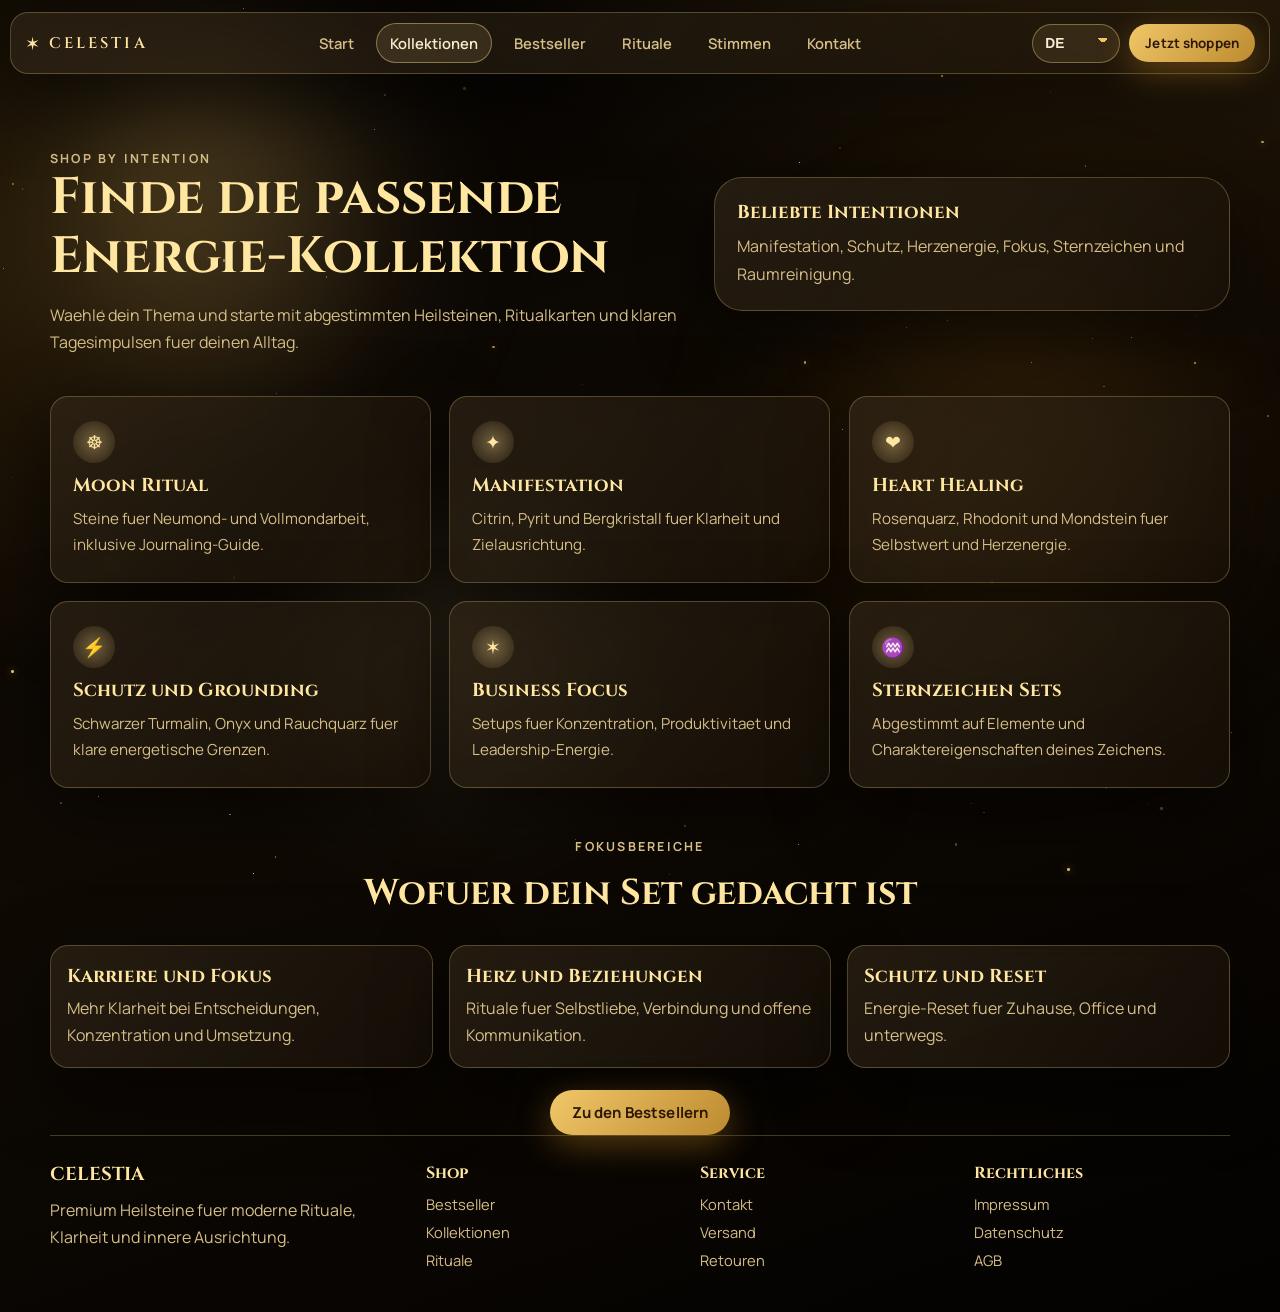
==== collections.html @ b9bb482b "Initial commit" ====
<!DOCTYPE html>
<html lang="de">
<head>
  <meta charset="UTF-8">
  <meta name="viewport" content="width=device-width, initial-scale=1.0">
  <title>Celestia | Kollektionen</title>
  <meta name="description" content="Celestia Kollektionen nach Intention: Manifestation, Schutz, Herzenergie und Fokus.">
  <link rel="preconnect" href="https://fonts.googleapis.com">
  <link rel="preconnect" href="https://fonts.gstatic.com" crossorigin>
  <link href="https://fonts.googleapis.com/css2?family=Cinzel:wght@400;500;700&family=Manrope:wght@400;500;700;800&display=swap" rel="stylesheet">
  <link rel="stylesheet" href="styles.css">
</head>
<body
  id="top"
  data-page="collections"
  data-title-de="Celestia | Kollektionen"
  data-title-en="Celestia | Collections"
>
  <div class="ambient-lights" aria-hidden="true">
    <span class="aura aura-1"></span>
    <span class="aura aura-2"></span>
    <span class="aura aura-3"></span>
  </div>
  <div class="star-layer" id="starLayer" aria-hidden="true"></div>

  <header class="site-header glass">
    <a class="brand" href="index.html" aria-label="Celestia Startseite">
      <span class="brand-mark">&#10038;</span>
      <span class="brand-name">CELESTIA</span>
    </a>
    <button id="menuToggle" class="menu-toggle" type="button" aria-expanded="false" data-aria-de="Navigation oeffnen" data-aria-en="Open navigation">&#9776;</button>
    <nav class="site-nav" id="siteNav" aria-label="Hauptnavigation">
      <a href="index.html" data-nav="home" data-de="Start" data-en="Home">Start</a>
      <a href="collections.html" data-nav="collections" data-de="Kollektionen" data-en="Collections">Kollektionen</a>
      <a href="products.html" data-nav="products" data-de="Bestseller" data-en="Bestsellers">Bestseller</a>
      <a href="rituals.html" data-nav="rituals" data-de="Rituale" data-en="Rituals">Rituale</a>
      <a href="reviews.html" data-nav="reviews" data-de="Stimmen" data-en="Reviews">Stimmen</a>
      <a href="contact.html" data-nav="contact" data-de="Kontakt" data-en="Contact">Kontakt</a>
    </nav>
    <div class="header-right">
      <select id="langSelect" class="lang-select" aria-label="Sprache">
        <option value="de">DE</option>
        <option value="en">EN</option>
      </select>
      <a href="products.html" class="btn btn-primary btn-sm" data-de="Jetzt shoppen" data-en="Shop now">Jetzt shoppen</a>
    </div>
  </header>

  <main>
    <section class="page-hero section">
      <div class="page-hero-copy" data-reveal="up">
        <p class="eyebrow" data-de="Shop by Intention" data-en="Shop by Intention">Shop by Intention</p>
        <h1 data-de="Finde die passende Energie-Kollektion" data-en="Find the right energy collection">Finde die passende Energie-Kollektion</h1>
        <p
          data-de="Waehle dein Thema und starte mit abgestimmten Heilsteinen, Ritualkarten und klaren Tagesimpulsen fuer deinen Alltag."
          data-en="Choose your focus and begin with aligned crystals, ritual cards, and practical daily prompts."
        >
          Waehle dein Thema und starte mit abgestimmten Heilsteinen, Ritualkarten und klaren Tagesimpulsen fuer deinen Alltag.
        </p>
      </div>
      <aside class="page-hero-panel glass" data-reveal="left">
        <h3 data-de="Beliebte Intentionen" data-en="Popular intentions">Beliebte Intentionen</h3>
        <p data-de="Manifestation, Schutz, Herzenergie, Fokus, Sternzeichen und Raumreinigung." data-en="Manifestation, protection, heart energy, focus, zodiac, and space cleansing.">Manifestation, Schutz, Herzenergie, Fokus, Sternzeichen und Raumreinigung.</p>
      </aside>
    </section>

    <section class="section">
      <div class="category-grid">
        <article class="category-card glass" data-tilt data-reveal="up">
          <span class="category-icon">&#9784;</span>
          <h3>Moon Ritual</h3>
          <p data-de="Steine fuer Neumond- und Vollmondarbeit, inklusive Journaling-Guide." data-en="Crystals for new and full moon practice, including a journaling guide.">Steine fuer Neumond- und Vollmondarbeit, inklusive Journaling-Guide.</p>
        </article>
        <article class="category-card glass" data-tilt data-reveal="up">
          <span class="category-icon">&#10022;</span>
          <h3>Manifestation</h3>
          <p data-de="Citrin, Pyrit und Bergkristall fuer Klarheit und Zielausrichtung." data-en="Citrine, pyrite, and clear quartz for clarity and aligned goals.">Citrin, Pyrit und Bergkristall fuer Klarheit und Zielausrichtung.</p>
        </article>
        <article class="category-card glass" data-tilt data-reveal="up">
          <span class="category-icon">&#10084;</span>
          <h3>Heart Healing</h3>
          <p data-de="Rosenquarz, Rhodonit und Mondstein fuer Selbstwert und Herzenergie." data-en="Rose quartz, rhodonite, and moonstone for self-worth and heart energy.">Rosenquarz, Rhodonit und Mondstein fuer Selbstwert und Herzenergie.</p>
        </article>
        <article class="category-card glass" data-tilt data-reveal="up">
          <span class="category-icon">&#9889;</span>
          <h3 data-de="Schutz und Grounding" data-en="Protection and grounding">Schutz und Grounding</h3>
          <p data-de="Schwarzer Turmalin, Onyx und Rauchquarz fuer klare energetische Grenzen." data-en="Black tourmaline, onyx, and smoky quartz for clear energetic boundaries.">Schwarzer Turmalin, Onyx und Rauchquarz fuer klare energetische Grenzen.</p>
        </article>
        <article class="category-card glass" data-tilt data-reveal="up">
          <span class="category-icon">&#10038;</span>
          <h3>Business Focus</h3>
          <p data-de="Setups fuer Konzentration, Produktivitaet und Leadership-Energie." data-en="Setups for concentration, productivity, and leadership energy.">Setups fuer Konzentration, Produktivitaet und Leadership-Energie.</p>
        </article>
        <article class="category-card glass" data-tilt data-reveal="up">
          <span class="category-icon">&#9810;</span>
          <h3 data-de="Sternzeichen Sets" data-en="Zodiac sets">Sternzeichen Sets</h3>
          <p data-de="Abgestimmt auf Elemente und Charaktereigenschaften deines Zeichens." data-en="Aligned to the element and traits of your zodiac sign.">Abgestimmt auf Elemente und Charaktereigenschaften deines Zeichens.</p>
        </article>
      </div>
    </section>

    <section class="section" style="padding-top:46px;">
      <div class="section-head" data-reveal="up">
        <p class="eyebrow" data-de="Fokusbereiche" data-en="Focus areas">Fokusbereiche</p>
        <h2 data-de="Wofuer dein Set gedacht ist" data-en="What your set supports">Wofuer dein Set gedacht ist</h2>
      </div>
      <div class="info-grid">
        <article class="info-card glass" data-reveal="up">
          <h3 data-de="Karriere und Fokus" data-en="Career and focus">Karriere und Fokus</h3>
          <p data-de="Mehr Klarheit bei Entscheidungen, Konzentration und Umsetzung." data-en="More clarity in decisions, concentration, and execution.">Mehr Klarheit bei Entscheidungen, Konzentration und Umsetzung.</p>
        </article>
        <article class="info-card glass" data-reveal="up">
          <h3 data-de="Herz und Beziehungen" data-en="Heart and relationships">Herz und Beziehungen</h3>
          <p data-de="Rituale fuer Selbstliebe, Verbindung und offene Kommunikation." data-en="Rituals for self-love, connection, and open communication.">Rituale fuer Selbstliebe, Verbindung und offene Kommunikation.</p>
        </article>
        <article class="info-card glass" data-reveal="up">
          <h3 data-de="Schutz und Reset" data-en="Protection and reset">Schutz und Reset</h3>
          <p data-de="Energie-Reset fuer Zuhause, Office und unterwegs." data-en="Energy reset for home, office, and travel.">Energie-Reset fuer Zuhause, Office und unterwegs.</p>
        </article>
      </div>
      <div class="hero-actions" style="justify-content:center; margin-top:22px;">
        <a class="btn btn-primary" href="products.html" data-de="Zu den Bestsellern" data-en="Go to bestsellers">Zu den Bestsellern</a>
      </div>
    </section>
  </main>

  <footer class="site-footer">
    <div>
      <h3>CELESTIA</h3>
      <p data-de="Premium Heilsteine fuer moderne Rituale, Klarheit und innere Ausrichtung." data-en="Premium crystals for modern rituals, clarity, and inner alignment.">Premium Heilsteine fuer moderne Rituale, Klarheit und innere Ausrichtung.</p>
    </div>
    <div>
      <h4 data-de="Shop" data-en="Shop">Shop</h4>
      <a href="products.html" data-de="Bestseller" data-en="Bestsellers">Bestseller</a>
      <a href="collections.html" data-de="Kollektionen" data-en="Collections">Kollektionen</a>
      <a href="rituals.html" data-de="Rituale" data-en="Rituals">Rituale</a>
    </div>
    <div>
      <h4 data-de="Service" data-en="Service">Service</h4>
      <a href="contact.html" data-de="Kontakt" data-en="Contact">Kontakt</a>
      <a href="contact.html" data-de="Versand" data-en="Shipping">Versand</a>
      <a href="contact.html" data-de="Retouren" data-en="Returns">Retouren</a>
    </div>
    <div>
      <h4 data-de="Rechtliches" data-en="Legal">Rechtliches</h4>
      <a href="contact.html" data-de="Impressum" data-en="Imprint">Impressum</a>
      <a href="contact.html" data-de="Datenschutz" data-en="Privacy">Datenschutz</a>
      <a href="contact.html" data-de="AGB" data-en="Terms">AGB</a>
    </div>
  </footer>

  <button id="backToTop" class="back-top" data-aria-de="Nach oben" data-aria-en="Back to top" aria-label="Nach oben">&uarr;</button>
  <script src="script.js"></script>
</body>
</html>
---- styles.css ----
:root {
  --bg-0: #060402;
  --bg-1: #100a04;
  --bg-2: #1a1108;
  --gold-0: #ffe6a1;
  --gold-1: #f0c768;
  --gold-2: #bd8a30;
  --text-0: #f9edd1;
  --text-1: #d6be88;
  --line: rgba(255, 224, 142, 0.25);
  --glass: rgba(24, 15, 7, 0.62);
  --glass-strong: rgba(18, 10, 5, 0.8);
  --shadow: 0 24px 70px rgba(0, 0, 0, 0.55);
  --radius-lg: 28px;
  --radius-md: 18px;
  --ease: 0.45s cubic-bezier(0.22, 0.61, 0.36, 1);
}

*,
*::before,
*::after {
  box-sizing: border-box;
}

html {
  scroll-behavior: smooth;
}

body {
  margin: 0;
  min-height: 100vh;
  overflow-x: hidden;
  color: var(--text-0);
  font-family: "Manrope", sans-serif;
  background:
    radial-gradient(1200px 800px at 90% -10%, rgba(211, 151, 50, 0.18), transparent 58%),
    radial-gradient(920px 760px at -10% 20%, rgba(180, 128, 35, 0.2), transparent 56%),
    linear-gradient(160deg, var(--bg-0) 0%, var(--bg-1) 48%, #030201 100%);
}

a {
  color: inherit;
  text-decoration: none;
}

p {
  line-height: 1.7;
}

.sr-only {
  position: absolute;
  width: 1px;
  height: 1px;
  padding: 0;
  margin: -1px;
  overflow: hidden;
  clip: rect(0, 0, 0, 0);
  border: 0;
}

.ambient-lights {
  position: fixed;
  inset: 0;
  pointer-events: none;
  z-index: -3;
}

.aura {
  position: absolute;
  border-radius: 999px;
  filter: blur(65px);
  opacity: 0.35;
  mix-blend-mode: screen;
  animation: auraFloat 14s ease-in-out infinite;
}

.aura-1 {
  width: 340px;
  height: 340px;
  left: 5%;
  top: 6%;
  background: radial-gradient(circle at 35% 35%, rgba(255, 208, 112, 0.72), rgba(255, 208, 112, 0));
}

.aura-2 {
  width: 460px;
  height: 460px;
  right: 3%;
  top: 26%;
  background: radial-gradient(circle at 50% 50%, rgba(220, 144, 28, 0.55), rgba(220, 144, 28, 0));
  animation-delay: -5s;
}

.aura-3 {
  width: 300px;
  height: 300px;
  left: 24%;
  bottom: 10%;
  background: radial-gradient(circle at 40% 40%, rgba(255, 236, 167, 0.42), rgba(255, 236, 167, 0));
  animation-delay: -9s;
}

.star-layer {
  position: fixed;
  inset: 0;
  pointer-events: none;
  z-index: -2;
  overflow: hidden;
}

.star {
  position: absolute;
  border-radius: 50%;
  background: rgba(255, 225, 148, 0.9);
  box-shadow: 0 0 8px rgba(255, 206, 89, 0.9);
  animation: twinkle linear infinite;
}

.glass {
  background:
    linear-gradient(130deg, rgba(255, 220, 149, 0.08), rgba(255, 220, 149, 0.01)),
    var(--glass);
  border: 1px solid var(--line);
  backdrop-filter: blur(8px);
  box-shadow: var(--shadow);
}

.site-header {
  position: fixed;
  top: 12px;
  left: 50%;
  transform: translateX(-50%);
  width: min(1260px, calc(100% - 20px));
  z-index: 60;
  border-radius: 18px;
  padding: 10px 14px;
  display: grid;
  grid-template-columns: auto 1fr auto;
  align-items: center;
  gap: 12px;
}

.brand {
  display: inline-flex;
  align-items: center;
  gap: 9px;
  flex-shrink: 0;
}

.brand-mark {
  color: var(--gold-0);
  font-size: 1.15rem;
  animation: pulseGlow 2.6s ease-in-out infinite;
}

.brand-name {
  font-family: "Cinzel", serif;
  letter-spacing: 0.2em;
  font-weight: 600;
  font-size: 0.96rem;
  color: var(--gold-0);
}

.site-nav {
  display: flex;
  align-items: center;
  justify-content: center;
  gap: 8px;
  flex-wrap: nowrap;
}

.site-nav a {
  color: var(--text-1);
  font-weight: 600;
  font-size: 0.92rem;
  position: relative;
  border: 1px solid transparent;
  border-radius: 999px;
  padding: 9px 13px;
  white-space: nowrap;
  transition: color var(--ease);
}

.site-nav a::after {
  content: "";
  position: absolute;
  left: 0;
  right: 0;
  bottom: -6px;
  height: 1px;
  transform: scaleX(0);
  transform-origin: center;
  background: linear-gradient(90deg, transparent, var(--gold-1), transparent);
  transition: transform var(--ease);
}

.site-nav a:hover {
  color: var(--text-0);
}

.site-nav a:hover::after {
  transform: scaleX(1);
}

.site-nav a.active {
  color: var(--text-0);
  border-color: rgba(255, 224, 142, 0.42);
  background: rgba(255, 214, 130, 0.12);
}

.header-right {
  display: inline-flex;
  align-items: center;
  justify-content: flex-end;
  gap: 9px;
}

.lang-select {
  border: 1px solid rgba(255, 224, 142, 0.36);
  border-radius: 999px;
  background: rgba(255, 214, 130, 0.1);
  color: var(--text-0);
  font-weight: 700;
  font-size: 0.86rem;
  height: 39px;
  padding: 0 30px 0 12px;
  outline: none;
  min-width: 88px;
  appearance: none;
  background-image:
    linear-gradient(45deg, transparent 50%, var(--gold-1) 50%),
    linear-gradient(135deg, var(--gold-1) 50%, transparent 50%);
  background-position:
    calc(100% - 16px) calc(50% - 3px),
    calc(100% - 11px) calc(50% - 3px);
  background-size: 5px 5px, 5px 5px;
  background-repeat: no-repeat;
}

.lang-select:hover {
  border-color: rgba(255, 224, 142, 0.62);
}

.menu-toggle {
  display: none;
  border: 1px solid rgba(255, 224, 142, 0.34);
  border-radius: 12px;
  background: rgba(255, 214, 130, 0.08);
  color: var(--gold-0);
  width: 42px;
  height: 39px;
  font-size: 1rem;
}

.menu-toggle:hover {
  background: rgba(255, 214, 130, 0.16);
}

.btn {
  border: 0;
  border-radius: 999px;
  display: inline-flex;
  align-items: center;
  justify-content: center;
  gap: 8px;
  padding: 12px 22px;
  font-weight: 700;
  font-size: 0.94rem;
  letter-spacing: 0.01em;
  cursor: pointer;
  position: relative;
  overflow: hidden;
  transition: transform var(--ease), box-shadow var(--ease), color var(--ease), background var(--ease);
}

.btn::before {
  content: "";
  position: absolute;
  left: -120%;
  top: 0;
  width: 70%;
  height: 100%;
  transform: skewX(-18deg);
  background: linear-gradient(90deg, transparent, rgba(255, 247, 218, 0.5), transparent);
  transition: left 0.9s ease;
}

.btn:hover::before {
  left: 150%;
}

.btn:hover {
  transform: translateY(-2px);
}

.btn-primary {
  background: linear-gradient(130deg, var(--gold-1), var(--gold-2));
  color: #2d1804;
  box-shadow: 0 10px 34px rgba(180, 124, 30, 0.45);
}

.btn-primary:hover {
  box-shadow: 0 14px 44px rgba(180, 124, 30, 0.58);
}

.btn-ghost {
  border: 1px solid var(--line);
  color: var(--text-0);
  background: rgba(255, 214, 130, 0.06);
}

.btn-ghost:hover {
  background: rgba(255, 214, 130, 0.14);
}

.btn-outline {
  border: 1px solid rgba(255, 221, 139, 0.45);
  background: rgba(255, 214, 130, 0.04);
  color: var(--text-0);
  padding: 9px 14px;
}

.btn-sm {
  padding: 10px 16px;
  font-size: 0.84rem;
}

.section {
  width: min(1180px, calc(100% - 30px));
  margin: 0 auto;
}

.hero {
  padding-top: 136px;
  padding-bottom: 74px;
  min-height: 100vh;
  display: grid;
  align-items: center;
  gap: 48px;
  grid-template-columns: 1.05fr 0.95fr;
}

.page-hero {
  padding-top: 132px;
  padding-bottom: 40px;
  display: grid;
  align-items: center;
  gap: 34px;
  grid-template-columns: 1.1fr 0.9fr;
}

.page-hero-copy h1 {
  margin: 0;
  font-family: "Cinzel", serif;
  font-size: clamp(2rem, 4vw, 3.7rem);
  line-height: 1.14;
  color: var(--gold-0);
}

.page-hero-copy p {
  margin: 16px 0 0;
  color: var(--text-1);
  max-width: 720px;
}

.page-hero-panel {
  border-radius: var(--radius-lg);
  padding: 22px;
}

.page-hero-panel h3 {
  margin: 0 0 8px;
  font-family: "Cinzel", serif;
  color: var(--gold-0);
}

.page-hero-panel p {
  margin: 0;
  color: var(--text-1);
}

.eyebrow {
  display: inline-block;
  margin: 0 0 12px;
  text-transform: uppercase;
  letter-spacing: 0.18em;
  color: var(--text-1);
  font-weight: 700;
  font-size: 0.78rem;
}

.hero h1 {
  margin: 0;
  font-family: "Cinzel", serif;
  font-size: clamp(2.2rem, 4.2vw, 4.3rem);
  line-height: 1.15;
  color: var(--gold-0);
  max-width: 700px;
}

.lead {
  margin-top: 18px;
  margin-bottom: 0;
  color: var(--text-1);
  max-width: 640px;
}

.hero-actions {
  margin-top: 30px;
  display: flex;
  flex-wrap: wrap;
  gap: 14px;
}

.hero-stats {
  margin: 36px 0 0;
  padding: 0;
  list-style: none;
  display: grid;
  grid-template-columns: repeat(3, minmax(0, 1fr));
  gap: 14px;
}

.hero-stats li {
  border: 1px solid var(--line);
  border-radius: var(--radius-md);
  background: rgba(255, 228, 167, 0.03);
  padding: 16px 14px 15px;
}

.hero-stats strong {
  font-family: "Cinzel", serif;
  display: block;
  font-size: 1.85rem;
  color: var(--gold-1);
  line-height: 1;
}

.hero-stats span {
  color: var(--text-1);
  font-size: 0.83rem;
}

.hero-art {
  position: relative;
  min-height: 600px;
  display: grid;
  place-items: center;
}

.logo-halo {
  position: absolute;
  width: min(86vw, 560px);
  max-width: 560px;
  aspect-ratio: 1;
  border-radius: 50%;
  top: 8%;
  left: 50%;
  transform: translateX(-50%);
  background: radial-gradient(circle, rgba(255, 203, 94, 0.28), rgba(255, 203, 94, 0));
  filter: drop-shadow(0 0 32px rgba(228, 165, 57, 0.4));
  animation: haloPulse 5s ease-in-out infinite;
  display: grid;
  place-items: center;
}

.hero-logo {
  width: 92%;
  max-width: 500px;
  object-fit: contain;
  animation: logoFloat 7s ease-in-out infinite;
}

.hero-logo-fallback {
  display: none;
  place-items: center;
  width: 72%;
  aspect-ratio: 1;
  border-radius: 50%;
  font-family: "Cinzel", serif;
  letter-spacing: 0.16em;
  font-size: clamp(1.15rem, 2.8vw, 2rem);
  color: var(--gold-0);
  border: 1px dashed rgba(255, 210, 102, 0.45);
  background: radial-gradient(circle at 40% 40%, rgba(255, 204, 94, 0.2), rgba(255, 204, 94, 0.04));
}

.crystal-cluster {
  position: absolute;
  bottom: 6%;
  left: 50%;
  transform: translateX(-50%);
  width: min(85%, 420px);
  height: 250px;
}

.crystal {
  position: absolute;
  bottom: 0;
  border: 1px solid rgba(255, 219, 135, 0.6);
  background:
    linear-gradient(180deg, rgba(255, 225, 155, 0.65), rgba(56, 34, 9, 0.9)),
    linear-gradient(135deg, rgba(255, 255, 255, 0.2), transparent 45%);
  box-shadow:
    inset 0 0 18px rgba(255, 231, 172, 0.2),
    0 14px 36px rgba(0, 0, 0, 0.45);
  animation: crystalFloat 6s ease-in-out infinite;
}

.crystal-main {
  left: calc(50% - 75px);
  width: 150px;
  height: 235px;
  clip-path: polygon(50% 0, 88% 17%, 100% 100%, 0 100%, 12% 17%);
}

.crystal-left {
  left: 12%;
  width: 118px;
  height: 170px;
  clip-path: polygon(50% 0, 86% 20%, 100% 100%, 0 100%, 14% 20%);
  animation-delay: -2s;
}

.crystal-right {
  right: 12%;
  width: 112px;
  height: 164px;
  clip-path: polygon(50% 0, 86% 20%, 100% 100%, 0 100%, 14% 20%);
  animation-delay: -3.8s;
}

.orbit {
  position: absolute;
  border-radius: 50%;
  border: 1px dashed rgba(255, 220, 138, 0.24);
  left: 0;
  right: 0;
  margin-inline: auto;
}

.orbit-1 {
  width: min(86%, 430px);
  aspect-ratio: 1;
  top: 21%;
  animation: orbitSpin 23s linear infinite;
}

.orbit-2 {
  width: min(63%, 320px);
  aspect-ratio: 1;
  top: 30%;
  animation: orbitSpin 16s linear infinite reverse;
}

.section-topline {
  padding-top: 12px;
}

.section-head {
  text-align: center;
  margin-bottom: 28px;
}

.section-head h2 {
  margin: 0;
  font-family: "Cinzel", serif;
  font-size: clamp(1.7rem, 2.8vw, 2.8rem);
  color: var(--gold-0);
}

.category-grid {
  display: grid;
  grid-template-columns: repeat(3, minmax(0, 1fr));
  gap: 18px;
}

.category-card {
  border-radius: var(--radius-md);
  padding: 24px 22px;
  transition: transform var(--ease), border-color var(--ease), background var(--ease);
  will-change: transform;
}

.category-card:hover {
  border-color: rgba(255, 225, 146, 0.55);
  background: rgba(255, 223, 153, 0.11);
}

.category-icon {
  width: 42px;
  height: 42px;
  border-radius: 50%;
  display: grid;
  place-items: center;
  font-size: 1.2rem;
  color: var(--gold-0);
  background: radial-gradient(circle, rgba(255, 224, 149, 0.35), rgba(255, 224, 149, 0));
  margin-bottom: 10px;
}

.category-card h3 {
  margin: 0 0 8px;
  font-family: "Cinzel", serif;
  color: var(--gold-0);
}

.category-card p {
  margin: 0;
  color: var(--text-1);
  font-size: 0.95rem;
}

#produkte {
  padding-top: 38px;
}

.product-grid {
  display: grid;
  grid-template-columns: repeat(3, minmax(0, 1fr));
  gap: 18px;
}

.product-card {
  border-radius: 20px;
  overflow: hidden;
  transition: transform var(--ease), border-color var(--ease);
  will-change: transform;
}

.product-card:hover {
  border-color: rgba(255, 225, 146, 0.56);
}

.product-media {
  position: relative;
  height: 210px;
  isolation: isolate;
}

.product-media::before {
  content: "";
  position: absolute;
  inset: 0;
  background:
    radial-gradient(circle at 24% 22%, rgba(255, 242, 210, 0.26), transparent 40%),
    linear-gradient(145deg, rgba(255, 236, 183, 0.16), rgba(0, 0, 0, 0.26));
}

.product-media::after {
  content: "";
  position: absolute;
  top: -100%;
  left: -20%;
  width: 140%;
  height: 120%;
  transform: rotate(14deg);
  background: linear-gradient(90deg, transparent, rgba(255, 239, 199, 0.3), transparent);
  animation: sheen 5.5s ease-in-out infinite;
}

.media-amber {
  background: radial-gradient(circle at 35% 35%, rgba(239, 168, 61, 0.5), rgba(79, 40, 8, 0.9));
}

.media-rose {
  background: radial-gradient(circle at 35% 35%, rgba(255, 194, 198, 0.48), rgba(75, 26, 39, 0.9));
}

.media-night {
  background: radial-gradient(circle at 35% 35%, rgba(139, 152, 167, 0.45), rgba(19, 22, 31, 0.95));
}

.media-ice {
  background: radial-gradient(circle at 35% 35%, rgba(178, 234, 249, 0.48), rgba(16, 48, 59, 0.92));
}

.media-earth {
  background: radial-gradient(circle at 35% 35%, rgba(201, 161, 120, 0.48), rgba(50, 30, 15, 0.92));
}

.media-lilac {
  background: radial-gradient(circle at 35% 35%, rgba(194, 167, 230, 0.48), rgba(37, 21, 56, 0.92));
}

.product-content {
  padding: 18px;
}

.product-content h3 {
  margin: 0;
  font-family: "Cinzel", serif;
  color: var(--gold-0);
}

.product-content p {
  margin: 9px 0 14px;
  color: var(--text-1);
  font-size: 0.94rem;
}

.product-meta {
  display: flex;
  align-items: center;
  justify-content: space-between;
  gap: 10px;
}

.price {
  font-family: "Cinzel", serif;
  color: var(--gold-1);
  font-weight: 700;
}

.ritual-band {
  margin-top: 48px;
  border-top: 1px solid var(--line);
  border-bottom: 1px solid var(--line);
  padding: 56px 0;
  display: grid;
  grid-template-columns: 0.8fr 1.2fr;
  gap: 26px;
  align-items: center;
}

.ritual-copy h2 {
  margin: 0;
  font-family: "Cinzel", serif;
  color: var(--gold-0);
  font-size: clamp(1.7rem, 2.8vw, 2.7rem);
}

.ritual-steps {
  display: grid;
  grid-template-columns: repeat(3, minmax(0, 1fr));
  gap: 14px;
}

.step {
  border-radius: var(--radius-md);
  padding: 18px 16px;
}

.step span {
  display: block;
  font-family: "Cinzel", serif;
  color: var(--gold-1);
  font-size: 1.4rem;
}

.step h3 {
  margin: 6px 0;
  font-size: 1rem;
  color: var(--gold-0);
}

.step p {
  margin: 0;
  color: var(--text-1);
  font-size: 0.9rem;
}

#reviews {
  padding-top: 56px;
}

.reviews-marquee {
  overflow: hidden;
  mask-image: linear-gradient(to right, transparent, black 10%, black 90%, transparent);
}

.reviews-track {
  display: flex;
  gap: 14px;
  width: max-content;
  animation: marquee 38s linear infinite;
}

.review {
  width: min(380px, 76vw);
  border-radius: var(--radius-md);
  padding: 22px;
}

.review p {
  margin: 0 0 10px;
  color: var(--text-0);
}

.review span {
  color: var(--text-1);
  font-size: 0.88rem;
}

.review-grid {
  display: grid;
  grid-template-columns: repeat(3, minmax(0, 1fr));
  gap: 16px;
}

.review-grid .review {
  width: auto;
}

.info-grid {
  display: grid;
  grid-template-columns: repeat(3, minmax(0, 1fr));
  gap: 16px;
}

.info-card {
  border-radius: var(--radius-md);
  padding: 18px 16px;
}

.info-card h3 {
  margin: 0 0 6px;
  color: var(--gold-0);
  font-family: "Cinzel", serif;
}

.info-card p {
  margin: 0;
  color: var(--text-1);
}

.faq-grid {
  display: grid;
  grid-template-columns: repeat(2, minmax(0, 1fr));
  gap: 14px;
}

.faq-item {
  border-radius: var(--radius-md);
  padding: 14px;
}

.faq-item summary {
  cursor: pointer;
  font-weight: 700;
  color: var(--gold-0);
}

.faq-item p {
  margin: 9px 0 0;
  color: var(--text-1);
}

.contact-layout {
  display: grid;
  grid-template-columns: 1.1fr 0.9fr;
  gap: 18px;
}

.contact-form {
  border-radius: var(--radius-lg);
  padding: 24px;
}

.form-row {
  display: grid;
  gap: 6px;
  margin-bottom: 12px;
}

.form-row label {
  color: var(--text-1);
  font-size: 0.9rem;
}

.form-row input,
.form-row textarea {
  border: 1px solid rgba(255, 224, 142, 0.35);
  border-radius: 14px;
  padding: 12px 14px;
  background: rgba(255, 214, 130, 0.07);
  color: var(--text-0);
  font-family: inherit;
  resize: vertical;
}

.form-row input:focus,
.form-row textarea:focus {
  outline: none;
  border-color: rgba(255, 224, 142, 0.72);
}

.form-status {
  min-height: 22px;
  margin: 10px 0 0;
  font-size: 0.9rem;
  color: var(--gold-0);
}

.text-link {
  color: var(--gold-0);
  font-weight: 700;
  text-decoration: underline;
  text-decoration-color: rgba(255, 224, 142, 0.45);
}

.cta-section {
  padding: 62px 0 80px;
}

.cta-panel {
  border-radius: var(--radius-lg);
  text-align: center;
  padding: clamp(28px, 4vw, 46px);
  background:
    radial-gradient(640px 220px at 50% -10%, rgba(255, 218, 140, 0.2), transparent 70%),
    var(--glass-strong);
}

.cta-panel h2 {
  margin: 0 0 8px;
  font-family: "Cinzel", serif;
  color: var(--gold-0);
  font-size: clamp(1.5rem, 2.6vw, 2.5rem);
}

.cta-panel p {
  margin: 0;
  color: var(--text-1);
}

.cta-form {
  margin-top: 22px;
  display: flex;
  justify-content: center;
  align-items: center;
  flex-wrap: wrap;
  gap: 12px;
}

.cta-form input {
  width: min(420px, 92vw);
  border: 1px solid rgba(255, 224, 142, 0.35);
  border-radius: 999px;
  padding: 13px 16px;
  font-size: 0.95rem;
  background: rgba(255, 230, 167, 0.08);
  color: var(--text-0);
  outline: none;
}

.cta-form input:focus {
  border-color: rgba(255, 224, 142, 0.72);
}

.site-footer {
  width: min(1180px, calc(100% - 30px));
  margin: 0 auto 34px;
  padding-top: 26px;
  border-top: 1px solid var(--line);
  display: grid;
  gap: 18px;
  grid-template-columns: 1.4fr repeat(3, 1fr);
}

.site-footer h3,
.site-footer h4 {
  margin: 0 0 10px;
  color: var(--gold-0);
  font-family: "Cinzel", serif;
}

.site-footer p {
  margin: 0;
  color: var(--text-1);
}

.site-footer a {
  display: block;
  margin-bottom: 8px;
  color: var(--text-1);
  font-size: 0.92rem;
  transition: color var(--ease);
}

.site-footer a:hover {
  color: var(--text-0);
}

.back-top {
  position: fixed;
  right: 18px;
  bottom: 18px;
  width: 44px;
  height: 44px;
  border-radius: 50%;
  border: 1px solid var(--line);
  background: rgba(255, 214, 130, 0.15);
  color: var(--gold-0);
  font-size: 1.2rem;
  display: grid;
  place-items: center;
  cursor: pointer;
  opacity: 0;
  pointer-events: none;
  transform: translateY(10px);
  transition: opacity var(--ease), transform var(--ease), background var(--ease);
  z-index: 80;
}

.back-top.is-visible {
  opacity: 1;
  pointer-events: auto;
  transform: translateY(0);
}

.back-top:hover {
  background: rgba(255, 214, 130, 0.28);
}

[data-reveal] {
  opacity: 0;
  transform: translateY(28px);
  transition: opacity 0.9s ease, transform 0.9s ease;
}

[data-reveal="left"] {
  transform: translateX(34px);
}

[data-reveal="down"] {
  transform: translateY(-24px);
}

[data-reveal].is-visible {
  opacity: 1;
  transform: translate(0, 0);
}

/* Keep header perfectly centered even when reveal attributes are present. */
.site-header[data-reveal],
.site-header[data-reveal="down"],
.site-header[data-reveal].is-visible {
  opacity: 1;
  transform: translateX(-50%);
  transition: none;
}

@keyframes auraFloat {
  0%,
  100% {
    transform: translate3d(0, 0, 0) scale(1);
  }
  50% {
    transform: translate3d(12px, -20px, 0) scale(1.04);
  }
}

@keyframes twinkle {
  0%,
  100% {
    opacity: 0.15;
    transform: scale(0.7);
  }
  50% {
    opacity: 1;
    transform: scale(1.05);
  }
}

@keyframes haloPulse {
  0%,
  100% {
    transform: translateX(-50%) scale(1);
  }
  50% {
    transform: translateX(-50%) scale(1.03);
  }
}

@keyframes orbitSpin {
  to {
    transform: rotate(1turn);
  }
}

@keyframes crystalFloat {
  0%,
  100% {
    transform: translateY(0);
  }
  50% {
    transform: translateY(-9px);
  }
}

@keyframes logoFloat {
  0%,
  100% {
    transform: translateY(0);
  }
  50% {
    transform: translateY(-8px);
  }
}

@keyframes pulseGlow {
  0%,
  100% {
    text-shadow: 0 0 0 rgba(255, 218, 131, 0.2);
  }
  50% {
    text-shadow: 0 0 14px rgba(255, 218, 131, 0.9);
  }
}

@keyframes sheen {
  0% {
    top: -130%;
  }
  50%,
  100% {
    top: 130%;
  }
}

@keyframes marquee {
  from {
    transform: translateX(0);
  }
  to {
    transform: translateX(-50%);
  }
}

@media (max-width: 1120px) {
  .hero {
    grid-template-columns: 1fr;
    padding-top: 136px;
    text-align: center;
  }

  .page-hero {
    grid-template-columns: 1fr;
    padding-top: 134px;
    text-align: center;
  }

  .lead {
    margin-left: auto;
    margin-right: auto;
  }

  .hero-actions {
    justify-content: center;
  }

  .hero-art {
    min-height: 560px;
  }

  .hero-stats {
    max-width: 760px;
    margin-left: auto;
    margin-right: auto;
  }

  .category-grid,
  .product-grid,
  .info-grid,
  .review-grid,
  .faq-grid {
    grid-template-columns: repeat(2, minmax(0, 1fr));
  }

  .ritual-band {
    grid-template-columns: 1fr;
  }

  .contact-layout {
    grid-template-columns: 1fr;
  }
}

@media (max-width: 860px) {
  .site-header {
    grid-template-columns: auto auto 1fr;
    gap: 8px;
    padding: 10px;
    align-items: center;
  }

  .site-nav {
    position: absolute;
    left: 0;
    right: 0;
    top: calc(100% + 8px);
    margin: 0 auto;
    width: min(1260px, calc(100% - 20px));
    border-radius: 16px;
    padding: 12px;
    display: grid;
    grid-template-columns: 1fr;
    gap: 8px;
    background:
      linear-gradient(130deg, rgba(255, 220, 149, 0.08), rgba(255, 220, 149, 0.01)),
      rgba(24, 15, 7, 0.94);
    border: 1px solid var(--line);
    box-shadow: var(--shadow);
    opacity: 0;
    pointer-events: none;
    transform: translateY(-8px);
    transition: opacity var(--ease), transform var(--ease);
  }

  .site-nav.is-open {
    opacity: 1;
    pointer-events: auto;
    transform: translateY(0);
  }

  .site-nav a {
    width: 100%;
    text-align: center;
  }

  .menu-toggle {
    display: inline-flex;
    align-items: center;
    justify-content: center;
  }

  .header-right {
    justify-self: end;
  }

  .header-right .btn-sm {
    display: none;
  }

  .hero {
    padding-top: 144px;
  }

  .page-hero {
    padding-top: 146px;
  }

  .hero-stats {
    grid-template-columns: repeat(2, minmax(0, 1fr));
  }

  .ritual-steps {
    grid-template-columns: 1fr;
  }

  .site-footer {
    grid-template-columns: repeat(2, minmax(0, 1fr));
  }
}

@media (max-width: 640px) {
  .section {
    width: min(1180px, calc(100% - 18px));
  }

  .hero {
    padding-top: 132px;
    padding-bottom: 54px;
  }

  .page-hero {
    padding-top: 124px;
    padding-bottom: 30px;
  }

  .hero-stats {
    grid-template-columns: 1fr;
  }

  .category-grid,
  .product-grid,
  .info-grid,
  .review-grid,
  .faq-grid,
  .site-footer {
    grid-template-columns: 1fr;
  }

  .logo-halo {
    width: 94vw;
  }

  .hero-art {
    min-height: 500px;
  }

  .crystal-cluster {
    bottom: 4%;
  }

  .site-footer {
    margin-bottom: 70px;
  }

  .lang-select {
    min-width: 72px;
    padding-inline: 10px 24px;
  }

  .brand-name {
    letter-spacing: 0.15em;
    font-size: 0.84rem;
  }
}
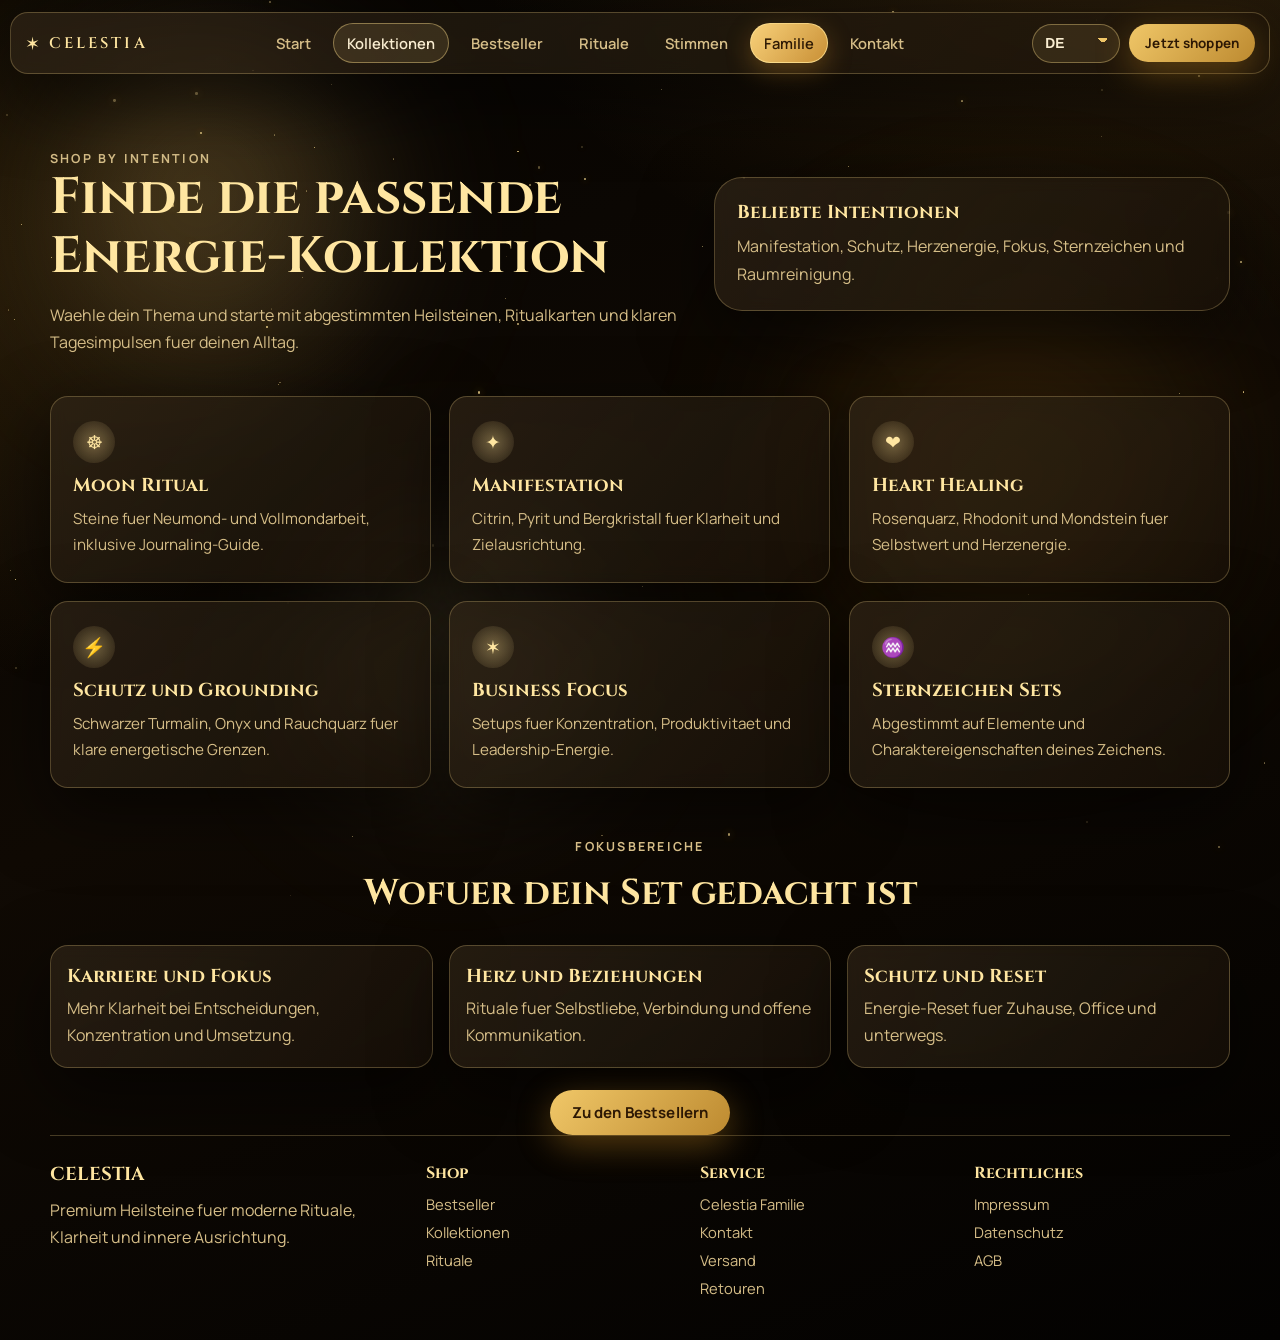
==== commit ce5ba4c5: "Add family page and update navigation links across multiple HTML files" ====
--- a/collections.html
+++ b/collections.html
@@ -35,6 +35,7 @@
       <a href="products.html" data-nav="products" data-de="Bestseller" data-en="Bestsellers">Bestseller</a>
       <a href="rituals.html" data-nav="rituals" data-de="Rituale" data-en="Rituals">Rituale</a>
       <a href="reviews.html" data-nav="reviews" data-de="Stimmen" data-en="Reviews">Stimmen</a>
+      <a href="family.html" data-nav="family" class="nav-highlight" data-de="Familie" data-en="Family">Familie</a>
       <a href="contact.html" data-nav="contact" data-de="Kontakt" data-en="Contact">Kontakt</a>
     </nav>
     <div class="header-right">
@@ -137,6 +138,7 @@
     </div>
     <div>
       <h4 data-de="Service" data-en="Service">Service</h4>
+      <a href="family.html" data-de="Celestia Familie" data-en="Celestia Family">Celestia Familie</a>
       <a href="contact.html" data-de="Kontakt" data-en="Contact">Kontakt</a>
       <a href="contact.html" data-de="Versand" data-en="Shipping">Versand</a>
       <a href="contact.html" data-de="Retouren" data-en="Returns">Retouren</a>
@@ -153,3 +155,6 @@
   <script src="script.js"></script>
 </body>
 </html>
+
+
+
--- a/styles.css
+++ b/styles.css
@@ -206,6 +206,29 @@
   color: var(--text-0);
   border-color: rgba(255, 224, 142, 0.42);
   background: rgba(255, 214, 130, 0.12);
+}
+
+.site-nav a.nav-highlight {
+  color: #2e1a05;
+  border-color: rgba(255, 227, 148, 0.74);
+  background: linear-gradient(130deg, #f8d17a, #c99036);
+  box-shadow: 0 8px 24px rgba(202, 137, 42, 0.34);
+}
+
+.site-nav a.nav-highlight:hover {
+  color: #221102;
+  border-color: rgba(255, 234, 174, 0.9);
+  box-shadow: 0 10px 30px rgba(202, 137, 42, 0.46);
+}
+
+.site-nav a.nav-highlight::after {
+  background: linear-gradient(90deg, transparent, rgba(255, 251, 236, 0.92), transparent);
+}
+
+.site-nav a.nav-highlight.active {
+  color: #1f1002;
+  border-color: rgba(255, 241, 201, 0.92);
+  background: linear-gradient(130deg, #ffdf98, #d7a64f);
 }
 
 .header-right {
@@ -379,6 +402,137 @@
   color: var(--text-1);
 }
 
+.family-spotlight {
+  margin-top: 4px;
+  border-radius: var(--radius-lg);
+  padding: 30px;
+  display: grid;
+  grid-template-columns: 1.2fr 0.8fr;
+  gap: 22px;
+  align-items: center;
+}
+
+.family-spotlight-copy h2 {
+  margin: 0;
+  font-family: "Cinzel", serif;
+  font-size: clamp(1.5rem, 2.4vw, 2.25rem);
+  color: var(--gold-0);
+}
+
+.family-spotlight-copy p {
+  margin: 12px 0 0;
+  color: var(--text-1);
+  max-width: 730px;
+}
+
+.family-spotlight-kpis {
+  display: grid;
+  gap: 12px;
+}
+
+.kpi-card {
+  border-radius: 16px;
+  border: 1px solid rgba(255, 224, 142, 0.24);
+  background: linear-gradient(120deg, rgba(255, 220, 149, 0.12), rgba(255, 220, 149, 0.04));
+  padding: 14px 16px;
+}
+
+.kpi-card strong {
+  display: block;
+  font-family: "Cinzel", serif;
+  color: var(--gold-0);
+  font-size: 1.2rem;
+}
+
+.kpi-card span {
+  color: var(--text-1);
+  font-size: 0.84rem;
+}
+
+.family-benefit-grid {
+  display: grid;
+  grid-template-columns: repeat(3, minmax(0, 1fr));
+  gap: 18px;
+}
+
+.family-benefit-card {
+  border-radius: var(--radius-md);
+  padding: 22px 20px;
+}
+
+.family-benefit-card h3 {
+  margin: 0 0 8px;
+  font-family: "Cinzel", serif;
+  color: var(--gold-0);
+}
+
+.family-benefit-card p {
+  margin: 0;
+  color: var(--text-1);
+}
+
+.guardian-grid {
+  display: grid;
+  grid-template-columns: repeat(2, minmax(0, 1fr));
+  gap: 18px;
+}
+
+.guardian-card {
+  border-radius: 20px;
+  padding: 24px 22px 22px;
+  position: relative;
+  overflow: hidden;
+}
+
+.guardian-card::before {
+  content: "";
+  position: absolute;
+  inset: 0;
+  background: radial-gradient(circle at 90% 0%, rgba(255, 222, 139, 0.17), transparent 42%);
+  pointer-events: none;
+}
+
+.guardian-level {
+  margin: 0;
+  font-weight: 800;
+  letter-spacing: 0.12em;
+  text-transform: uppercase;
+  color: rgba(255, 230, 162, 0.82);
+  font-size: 0.75rem;
+}
+
+.guardian-card h3 {
+  margin: 8px 0 4px;
+  font-family: "Cinzel", serif;
+  color: var(--gold-0);
+  font-size: 1.5rem;
+}
+
+.guardian-range {
+  margin: 0;
+  color: var(--text-1);
+}
+
+.guardian-points {
+  margin: 16px 0 0;
+  padding-left: 18px;
+  color: var(--text-0);
+}
+
+.guardian-points li + li {
+  margin-top: 8px;
+}
+
+.guardian-card-top {
+  border-color: rgba(255, 224, 142, 0.74);
+  background:
+    linear-gradient(130deg, rgba(255, 221, 145, 0.18), rgba(255, 221, 145, 0.05)),
+    var(--glass);
+  box-shadow:
+    0 24px 70px rgba(0, 0, 0, 0.55),
+    0 0 34px rgba(227, 159, 62, 0.24);
+}
+
 .eyebrow {
   display: inline-block;
   margin: 0 0 12px;
@@ -1162,6 +1316,8 @@
 
   .category-grid,
   .product-grid,
+  .family-benefit-grid,
+  .guardian-grid,
   .info-grid,
   .review-grid,
   .faq-grid {
@@ -1241,6 +1397,11 @@
     padding-top: 146px;
   }
 
+  .family-spotlight {
+    grid-template-columns: 1fr;
+    text-align: center;
+  }
+
   .hero-stats {
     grid-template-columns: repeat(2, minmax(0, 1fr));
   }
@@ -1275,6 +1436,8 @@
 
   .category-grid,
   .product-grid,
+  .family-benefit-grid,
+  .guardian-grid,
   .info-grid,
   .review-grid,
   .faq-grid,
